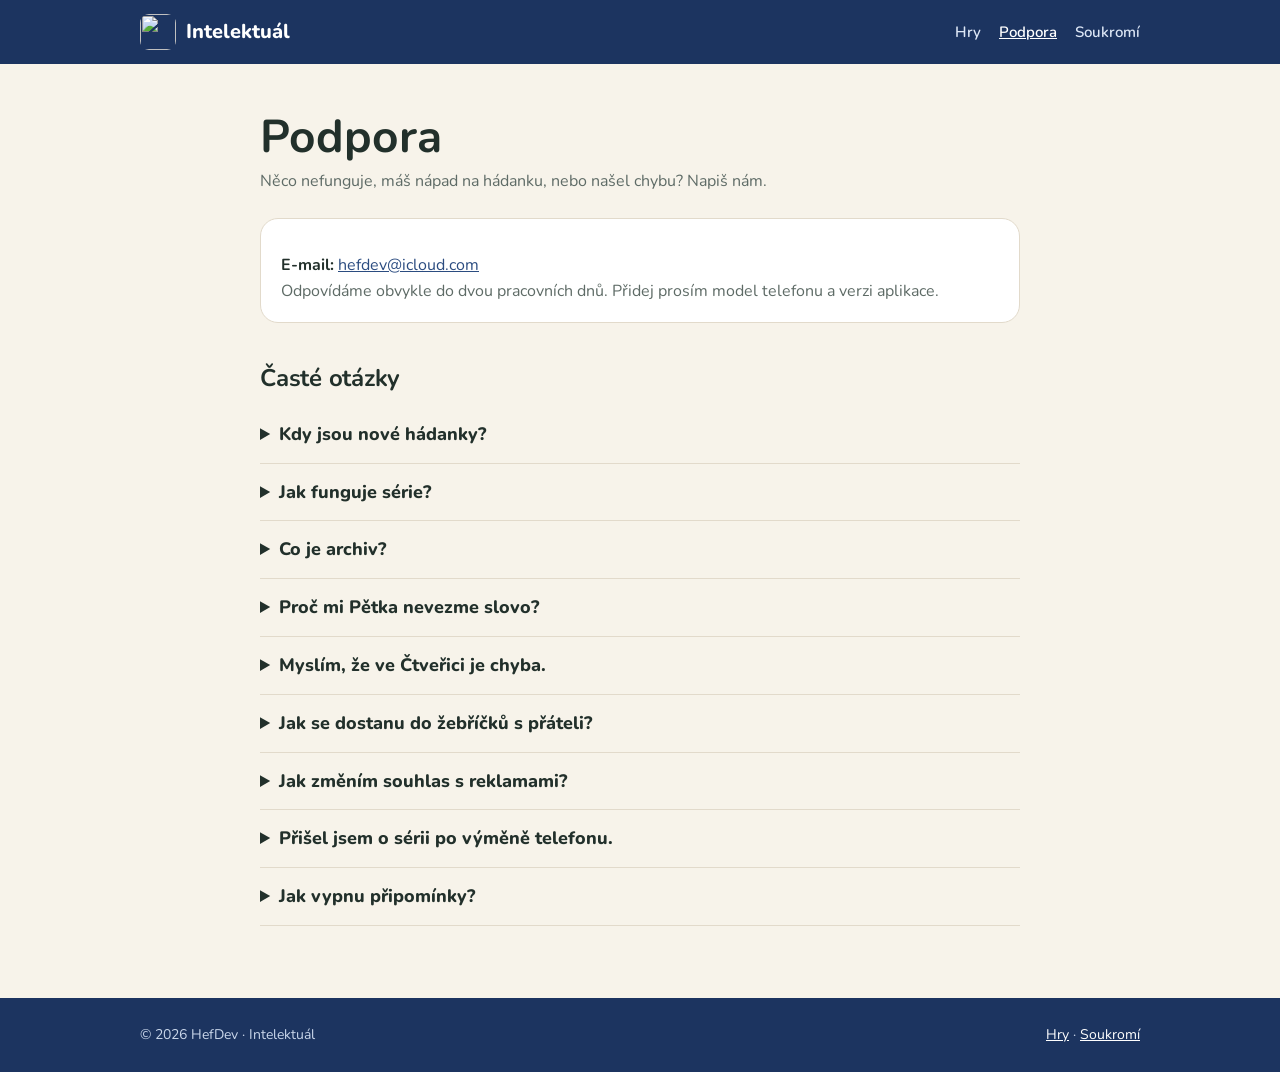
==== intelektual/podpora.html @ f95527fb "Intelektuál: web, podpora a zásady soukromí" ====
<!doctype html>
<html lang="cs">
<head>
<meta charset="utf-8">
<meta name="viewport" content="width=device-width, initial-scale=1, viewport-fit=cover">
<title>Podpora – Intelektuál</title>
<link rel="icon" href="img/ikona.jpg">
<link rel="stylesheet" href="https://fonts.googleapis.com/css2?family=Nunito:wght@500;600;800;900&display=swap">
<link rel="stylesheet" href="styl.css">
</head>
<body>
<header class="lista">
  <div class="obal">
    <a class="znacka" href="./"><img src="img/ikona.jpg" alt="">Intelektuál</a>
    <nav class="menu"><a href="./">Hry</a><a href="podpora.html" aria-current="page">Podpora</a><a href="soukromi.html">Soukromí</a></nav>
  </div>
</header>
<main class="obal">
<article class="text">
  <h1>Podpora</h1>
  <p class="datum">Něco nefunguje, máš nápad na hádanku, nebo našel chybu? Napiš nám.</p>

  <div class="box" style="display:flex;gap:16px;align-items:center;flex-wrap:wrap">
    <img src="img/bryle.png" alt="" style="width:110px">
    <div><strong>E-mail:</strong> <a href="mailto:hefdev@icloud.com?subject=Intelekt%C3%A1l">hefdev@icloud.com</a><br>
    <span style="color:var(--tlumena)">Odpovídáme obvykle do dvou pracovních dnů. Přidej prosím model telefonu a verzi aplikace.</span></div>
  </div>

  <h2>Časté otázky</h2>
  <details class="otazka"><summary>Kdy jsou nové hádanky?</summary><p>Každý den o půlnoci podle času v tvém telefonu. Odpočet do dalších hádanek uvidíš po dohrání hry.</p></details>
  <details class="otazka"><summary>Jak funguje série?</summary><p>Série u každé hry roste s každým dnem, kdy hru vyřešíš. Celková série počítá dny, kdy dohraješ všechny hlavní hry. Za každých 7 dní v řadě dostaneš zmrazení, které pokryje jeden vynechaný den.</p></details>
  <details class="otazka"><summary>Co je archiv?</summary><p>Hádanky z posledních 60 dní. Jeden den se všemi hrami odemkneš zhlédnutím krátké reklamy a zůstane otevřený napořád. Hry z archivu se do sérií nepočítají.</p></details>
  <details class="otazka"><summary>Proč mi Pětka nevezme slovo?</summary><p>Každý tip musí být skutečné české slovo o pěti písmenech ze slovníku. Diakritika se nerozlišuje, Č a C je stejné písmeno. Pokud chybí slovo, které ve slovníku být má, napiš nám.</p></details>
  <details class="otazka"><summary>Myslím, že ve Čtveřici je chyba.</summary><p>Každé slovo patří do jedné skupiny, některá se ale schválně tváří, že by mohla jinam. Pokud si myslíš, že řešení nesedí, pošli nám číslo sady a vysvětlení. Rádi to opravíme.</p></details>
  <details class="otazka"><summary>Jak se dostanu do žebříčků s přáteli?</summary><p>Přihlas se v Nastavení iPhonu › Game Center a přidej si přátele. Žebříček najdeš v aplikaci pod ikonou poháru.</p></details>
  <details class="otazka"><summary>Jak změním souhlas s reklamami?</summary><p>V aplikaci klepni na ozubené kolečko › Nastavení soukromí a reklam. Sledování můžeš vypnout i v Nastavení iPhonu › Soukromí a zabezpečení › Sledování. Více v <a href="soukromi.html">zásadách ochrany osobních údajů</a>.</p></details>
  <details class="otazka"><summary>Přišel jsem o sérii po výměně telefonu.</summary><p>Statistiky se ukládají jen v telefonu. Rekordy v Game Center ti ale zůstávají.</p></details>
  <details class="otazka"><summary>Jak vypnu připomínky?</summary><p>Ozubené kolečko › Připomínky, nebo v Nastavení iPhonu › Oznámení › Intelektuál.</p></details>
</article>
</main>
<footer><div class="obal"><span>© 2026 HefDev · Intelektuál</span><span><a href="./">Hry</a> · <a href="soukromi.html">Soukromí</a></span></div></footer>
</body>
</html>
---- intelektual/styl.css ----
/* Intelektuál · web. Modrotisková modř, krémový papír, medová žárovka. */
:root {
  --modr: #1C3460;
  --modr-2: #2B4C80;
  --papir: #F7F3EA;
  --karta: #FFFFFF;
  --inkoust: #22302B;
  --tlumena: #5E6B66;
  --linka: #E2DACB;
  --med: #E2A93C;
  --salvej: #5E8C78;
  --font: "Nunito", "Inter", -apple-system, "Segoe UI", Roboto, sans-serif;
}
* { box-sizing: border-box; }
html { -webkit-text-size-adjust: 100%; }
body { margin: 0; font-family: var(--font); color: var(--inkoust); background: var(--papir); line-height: 1.6; }
a { color: var(--modr-2); }
img { max-width: 100%; display: block; }
.obal { max-width: 1040px; margin: 0 auto; padding-left: max(20px, env(safe-area-inset-left)); padding-right: max(20px, env(safe-area-inset-right)); }

/* Hlavička */
.lista { background: var(--modr); color: #fff; }
.lista .obal { display: flex; align-items: center; justify-content: space-between; gap: 16px; padding-block: 14px; }
.znacka { display: flex; align-items: center; gap: 10px; color: #fff; text-decoration: none; font-weight: 800; font-size: 20px; }
.znacka img { width: 36px; height: 36px; border-radius: 9px; }
.menu { display: flex; gap: 18px; flex-wrap: wrap; }
.menu a { color: #DCE6F5; text-decoration: none; font-weight: 600; font-size: 15px; }
.menu a:hover, .menu a[aria-current] { color: #fff; text-decoration: underline; }

/* Úvod */
.hrdina { background: radial-gradient(1200px 500px at 50% -10%, #3C6696 0%, var(--modr) 60%); color: #fff; overflow: hidden; }
.hrdina .obal { display: grid; grid-template-columns: 1.1fr 0.9fr; gap: 40px; align-items: center; padding-block: 64px 0; }
.hrdina h1 { font-size: clamp(38px, 6vw, 64px); line-height: 1.02; margin: 18px 0 14px; letter-spacing: -0.02em; text-wrap: balance; }
.hrdina p.uvod { font-size: 20px; color: #DCE6F5; max-width: 30ch; margin: 0 0 26px; }
.ikona-velka { width: 112px; height: 112px; border-radius: 26px; box-shadow: 0 12px 30px rgba(0,0,0,.35); }
.tlacitko { display: inline-flex; align-items: center; gap: 10px; background: #fff; color: var(--modr); text-decoration: none; font-weight: 800; padding: 14px 22px; border-radius: 999px; }
.tlacitko small { font-weight: 600; color: var(--tlumena); }

/* Sekce */
section { padding-block: 64px; }
h2 { font-size: clamp(28px, 4vw, 38px); margin: 0 0 8px; letter-spacing: -0.01em; }
.podnadpis { color: var(--tlumena); margin: 0 0 30px; font-size: 18px; }
.hry { display: grid; grid-template-columns: repeat(auto-fit, minmax(220px, 1fr)); gap: 16px; }
.hra { background: var(--karta); border: 1px solid var(--linka); border-radius: 20px; padding: 20px; }
.hra .stitek { width: 46px; height: 46px; border-radius: 14px; display: grid; place-items: center; font-weight: 900; font-size: 20px; margin-bottom: 10px; }
.hra h3 { margin: 0 0 4px; font-size: 20px; }
.hra p { margin: 0; color: var(--tlumena); font-size: 15px; }
.pas { background: #fff; border-block: 1px solid var(--linka); }
.trojice { display: grid; grid-template-columns: repeat(3, 1fr); gap: 24px; }
.trojice h3 { margin: 10px 0 4px; }
.trojice p { margin: 0; color: var(--tlumena); }
.zarovka { width: 40px; height: 40px; border-radius: 50%; background: var(--med); display: grid; place-items: center; color: #fff; font-weight: 900; }

/* Text (zásady, podpora) */
.text { max-width: 760px; margin: 0 auto; padding-block: 48px 72px; }
.text h1 { font-size: clamp(32px, 5vw, 46px); line-height: 1.1; margin: 0 0 6px; }
.text h2 { font-size: 24px; margin: 36px 0 8px; }
.text .datum { color: var(--tlumena); margin: 0 0 24px; }
.text li { margin-bottom: 6px; }
.box { background: #fff; border: 1px solid var(--linka); border-radius: 18px; padding: 18px 20px; margin: 18px 0; }
.otazka { border-bottom: 1px solid var(--linka); padding-block: 14px; }
.otazka summary { font-weight: 800; cursor: pointer; font-size: 18px; }
.otazka p { margin: 8px 0 0; color: var(--inkoust); }

footer { background: var(--modr); color: #C9D6EA; font-size: 14px; }
footer .obal { display: flex; justify-content: space-between; gap: 16px; flex-wrap: wrap; padding-block: 26px; }
footer a { color: #fff; }

@media (max-width: 760px) {
  .hrdina .obal { grid-template-columns: 1fr; padding-top: 40px; }
  .trojice { grid-template-columns: 1fr; }
}
@media (prefers-reduced-motion: no-preference) {
  .hra { transition: transform .2s; }
  .hra:hover { transform: translateY(-3px); }
}

/* Ukázky her bez obrázků */
.ukazka, .mapa-k { background: var(--papir); color: var(--inkoust); border-radius: 26px; padding: 22px; box-shadow: 0 20px 50px rgba(0,0,0,.35); max-width: 420px; margin: 0 auto 40px; }
.u-hlava { font-weight: 900; font-size: 24px; margin-bottom: 12px; }
.u-vyreseno { background: #D6E5C6; border-radius: 14px; padding: 10px; text-align: center; margin-bottom: 8px; display: grid; gap: 2px; font-size: 14px; }
.u-mrizka { display: grid; grid-template-columns: repeat(4, 1fr); gap: 7px; }
.u-mrizka span { background: #E2E9E4; border-radius: 12px; padding: 16px 2px; text-align: center; font-weight: 900; font-size: 12px; }
.u-mrizka span.v { background: #2F4F86; color: #fff; }
.u-zprava { text-align: center; color: #B5655B; font-weight: 800; margin-top: 12px; }
.petka { display: grid; grid-template-columns: repeat(5, 52px); gap: 6px; justify-content: center; }
.petka span { height: 52px; display: grid; place-items: center; color: #fff; font-weight: 900; font-size: 24px; }
.petka .x { background: #787C7E; } .petka .y { background: #C9B458; } .petka .g { background: #6AAA64; }
.mapa-k { text-align: left; box-shadow: none; border: 1px solid var(--linka); background: #fff; margin: 0 auto; max-width: 300px;
  background-image: radial-gradient(circle at 62% 64%, #4F8A6E 0 9px, #fff 9px 13px, transparent 13px), radial-gradient(circle at 55% 58%, #5E8C78 0 6px, transparent 6px);
  min-height: 220px; }
.mapa-k .mesto { font-size: 28px; font-weight: 900; } .mapa-k .km { color: #4F8A6E; font-weight: 800; }
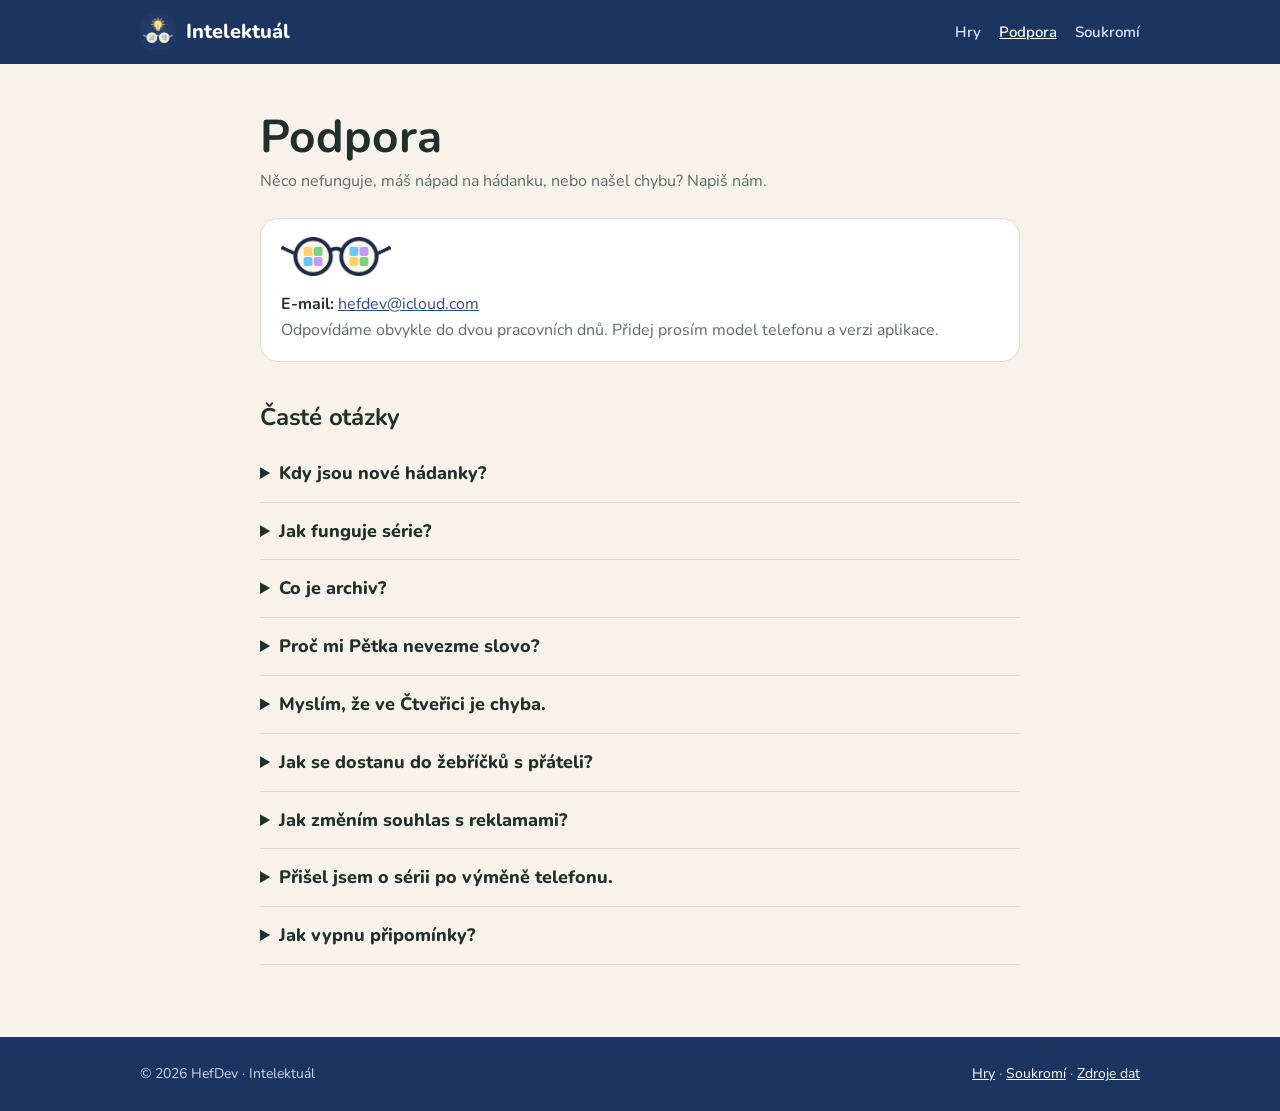
==== commit 8790b561: "Intelektuál: stránka Zdroje dat a licence" ====
--- a/intelektual/podpora.html
+++ b/intelektual/podpora.html
@@ -38,6 +38,6 @@
   <details class="otazka"><summary>Jak vypnu připomínky?</summary><p>Ozubené kolečko › Připomínky, nebo v Nastavení iPhonu › Oznámení › Intelektuál.</p></details>
 </article>
 </main>
-<footer><div class="obal"><span>© 2026 HefDev · Intelektuál</span><span><a href="./">Hry</a> · <a href="soukromi.html">Soukromí</a></span></div></footer>
+<footer><div class="obal"><span>© 2026 HefDev · Intelektuál</span><span><a href="./">Hry</a> · <a href="soukromi.html">Soukromí</a> · <a href="zdroje.html">Zdroje dat</a></span></div></footer>
 </body>
 </html>
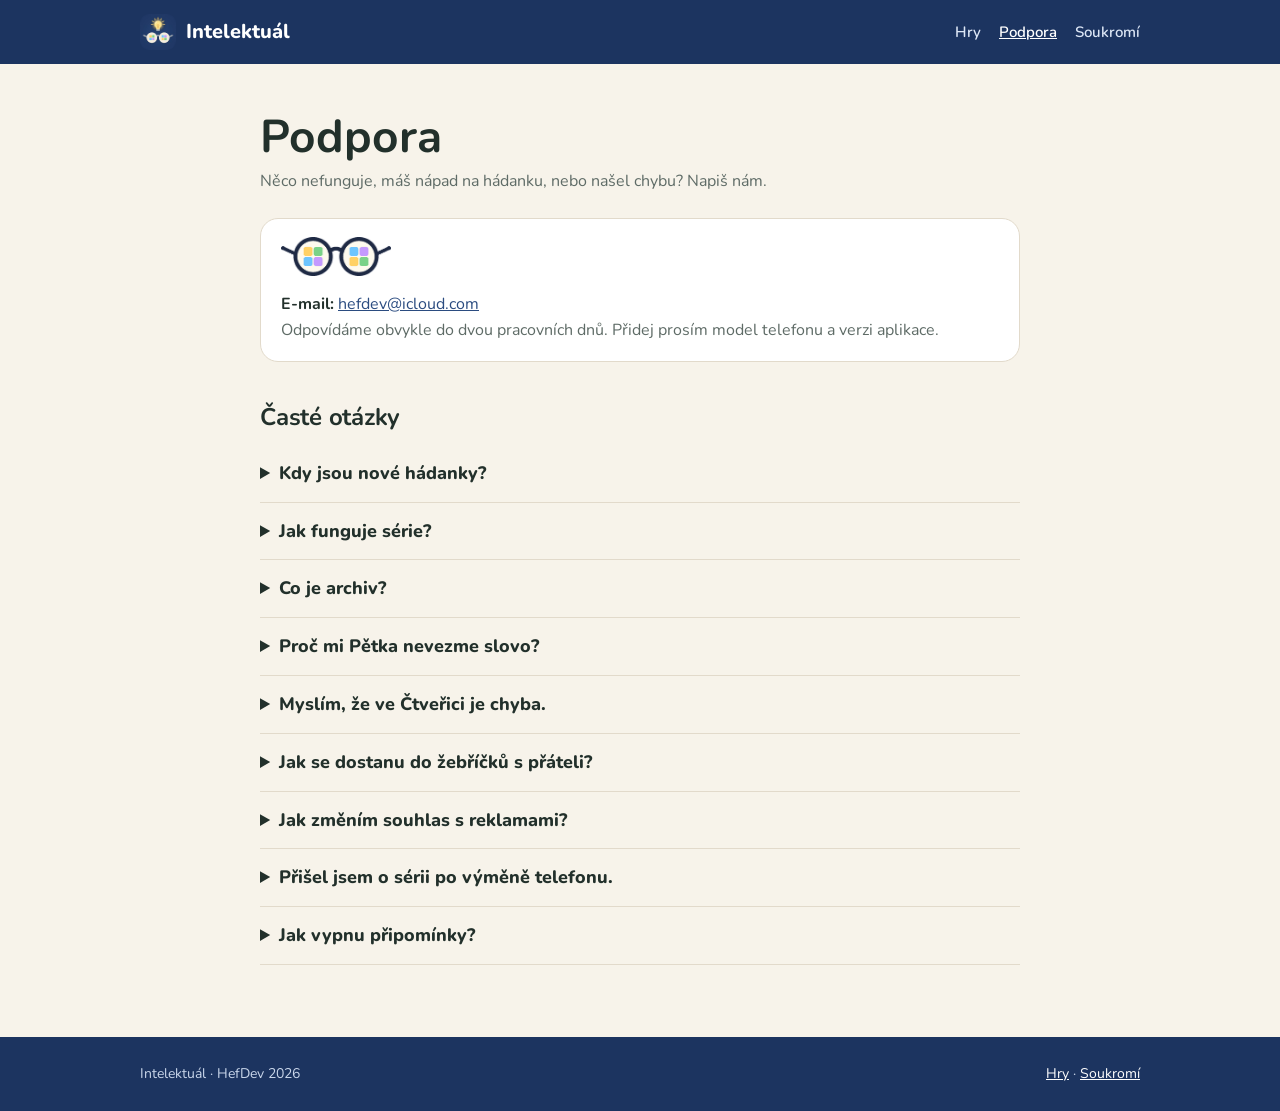
==== commit 1de553fb: "Intelektuál: bez znaku ©" ====
--- a/intelektual/podpora.html
+++ b/intelektual/podpora.html
@@ -38,6 +38,6 @@
   <details class="otazka"><summary>Jak vypnu připomínky?</summary><p>Ozubené kolečko › Připomínky, nebo v Nastavení iPhonu › Oznámení › Intelektuál.</p></details>
 </article>
 </main>
-<footer><div class="obal"><span>© 2026 HefDev · Intelektuál</span><span><a href="./">Hry</a> · <a href="soukromi.html">Soukromí</a> · <a href="zdroje.html">Zdroje dat</a></span></div></footer>
+<footer><div class="obal"><span>Intelektuál · HefDev 2026</span><span><a href="./">Hry</a> · <a href="soukromi.html">Soukromí</a></span></div></footer>
 </body>
 </html>
